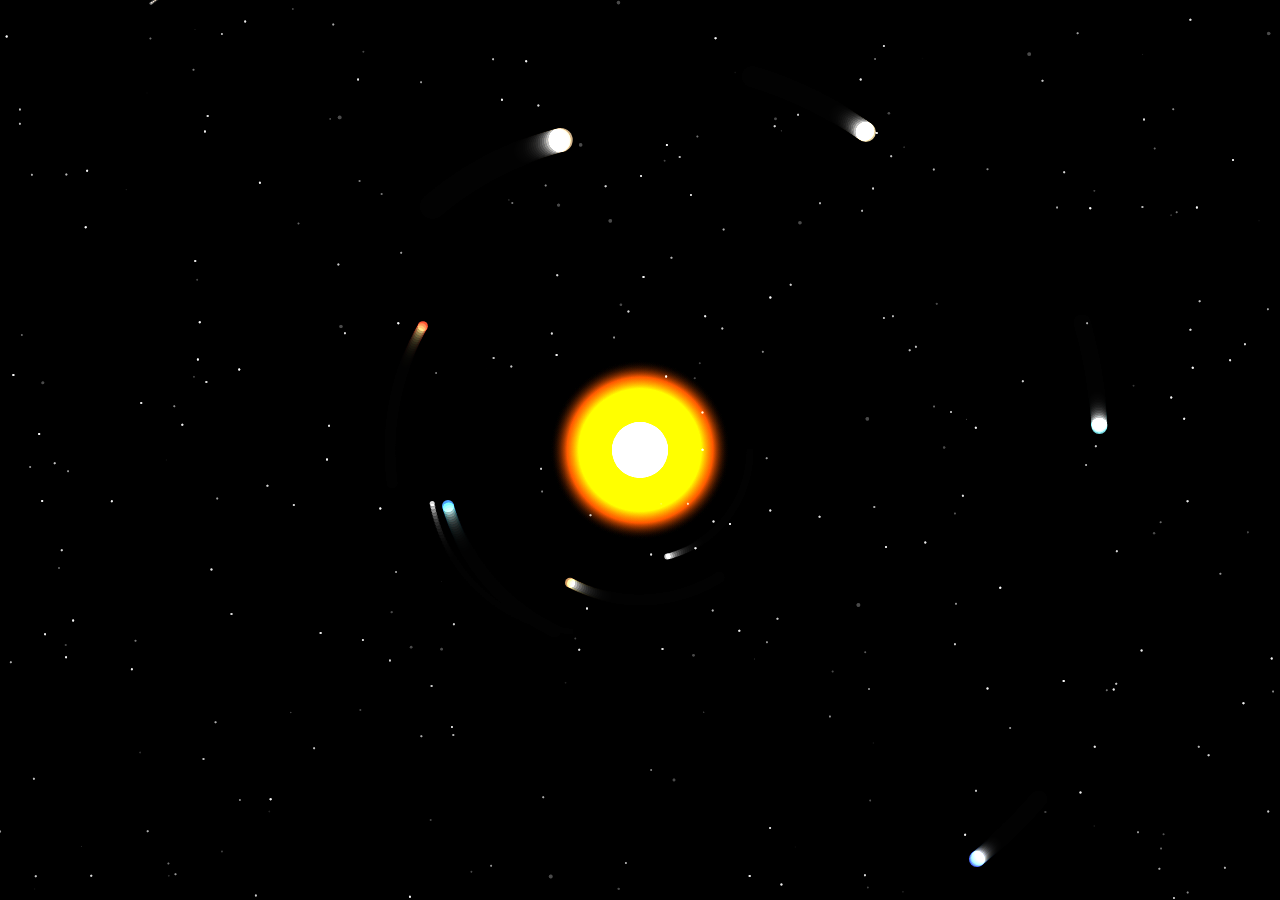
==== index.html @ 9716cdf3 "Demo Solar System" ====
<!DOCTYPE html>
<html lang="en">

<head>
    <meta charset="UTF-8">
    <meta name="viewport" content="width=device-width, initial-scale=1.0">
    <title>Real Solar System + Realistic Meteors</title>

    <style>
        body {
            margin: 0;
            overflow: hidden;
            background: black;
        }

        canvas {
            position: absolute;
            top: 0;
            left: 0;
        }
    </style>
</head>

<body>

    <canvas id="c"></canvas>

    <script>
        const c = document.getElementById("c");
        const ctx = c.getContext("2d");

        let W = c.width = innerWidth;
        let H = c.height = innerHeight;

        const CX = W / 2;
        const CY = H / 2;

        /* 🌌 stars */
        let stars = [];
        for (let i = 0; i < 250; i++) {
            stars.push({
                x: Math.random() * W,
                y: Math.random() * H,
                a: Math.random()
            });
        }

        /* 🪨 asteroids */
        let rocks = [];
        for (let i = 0; i < 50; i++) {
            rocks.push({
                x: Math.random() * W,
                y: Math.random() * H,
                r: Math.random() * 2
            });
        }

        /* ☄️ METEORS (realistic slow space drift) */
        let meteors = [];

        function spawnMeteor() {
            meteors.push({
                x: Math.random() * W,
                y: -50,
                vx: -0.6 - Math.random() * 1.2,   // slow sideways drift
                vy: 0.4 + Math.random() * 0.9,    // gentle fall (NOT fast)
                len: 20 + Math.random() * 25,
                life: 250 + Math.random() * 120
            });
        }

        /* 🌞 sun */
        const SUN_RADIUS = 90;
        const SUN_CORE = 28;

        /* 🪐 planets */
        let planets = [
            { r: 110, speed: 0.020, angle: 0, color: "#cfcfcf", size: 3 },  // Mercury
            { r: 150, speed: 0.016, angle: 1, color: "#d9a066", size: 5 },  // Venus
            { r: 200, speed: 0.013, angle: 2, color: "#4aa3ff", size: 6 },  // Earth
            { r: 250, speed: 0.010, angle: 3, color: "#ff5533", size: 5 },  // Mars
            { r: 320, speed: 0.007, angle: 4, color: "#d2b48c", size: 12 }, // Jupiter
            { r: 390, speed: 0.005, angle: 5, color: "#e6d2a3", size: 10 }, // Saturn
            { r: 460, speed: 0.0035, angle: 6, color: "#7ad7e0", size: 8 },  // Uranus
            { r: 530, speed: 0.0025, angle: 7, color: "#4b6cff", size: 8 },  // Neptune
        ];

        let moon = {
            r: 16,
            speed: 0.05,
            angle: 0
        };

        /* 🌌 stars */
        function drawStars() {
            for (let s of stars) {
                ctx.fillStyle = `rgba(255,255,255,${s.a})`;
                ctx.beginPath();
                ctx.arc(s.x, s.y, 1, 0, Math.PI * 2);
                ctx.fill();
            }
        }

        /* 🪨 asteroids */
        function drawRocks() {
            for (let r of rocks) {
                ctx.fillStyle = "rgba(150,150,150,0.2)";
                ctx.beginPath();
                ctx.arc(r.x, r.y, r.r, 0, Math.PI * 2);
                ctx.fill();
            }
        }

        /* ☄️ meteors (REALISTIC VERSION) */
        function drawMeteors() {

            for (let i = 0; i < meteors.length; i++) {
                let m = meteors[i];

                m.x += m.vx;
                m.y += m.vy;
                m.life--;

                // 🌠 soft glowing trail (not harsh streak)
                ctx.beginPath();
                ctx.strokeStyle = "rgba(255,210,160,0.25)";
                ctx.lineWidth = 1;
                ctx.moveTo(m.x, m.y);
                ctx.lineTo(m.x - m.vx * m.len, m.y - m.vy * m.len);
                ctx.stroke();

                // ☄️ head (small + soft)
                ctx.beginPath();
                ctx.fillStyle = "rgba(255,255,255,0.5)";
                ctx.arc(m.x, m.y, 1.5, 0, Math.PI * 2);
                ctx.fill();
            }

            meteors = meteors.filter(m =>
                m.x > -200 && m.x < W + 200 &&
                m.y < H + 200 &&
                m.life > 0
            );
        }

        /* 🌞 sun */
        function drawSun() {

            let g = ctx.createRadialGradient(
                CX, CY, 5,
                CX, CY, SUN_RADIUS
            );

            g.addColorStop(0, "#fff8dd");
            g.addColorStop(0.25, "#ffb300");
            g.addColorStop(0.6, "#ff5a00");
            g.addColorStop(1, "rgba(0,0,0,0)");

            ctx.beginPath();
            ctx.fillStyle = g;
            ctx.arc(CX, CY, SUN_RADIUS, 0, Math.PI * 2);
            ctx.fill();

            ctx.beginPath();
            ctx.fillStyle = "#ffcc66";
            ctx.arc(CX, CY, SUN_CORE, 0, Math.PI * 2);
            ctx.fill();
        }

        function animate() {

            ctx.fillStyle = "rgba(0,0,0,0.25)";
            ctx.fillRect(0, 0, W, H);

            drawStars();
            drawRocks();

            ctx.globalCompositeOperation = "lighter";

            drawSun();

            planets.forEach((p, i) => {

                p.angle += p.speed;

                let x = CX + Math.cos(p.angle) * p.r;
                let y = CY + Math.sin(p.angle) * p.r;

                ctx.beginPath();
                ctx.fillStyle = p.color;
                ctx.arc(x, y, p.size, 0, Math.PI * 2);
                ctx.fill();

                /* 🌍 moon */
                if (i === 2) {
                    moon.angle += moon.speed;

                    let mx = x + Math.cos(moon.angle) * moon.r;
                    let my = y + Math.sin(moon.angle) * moon.r;

                    ctx.beginPath();
                    ctx.fillStyle = "#ddd";
                    ctx.arc(mx, my, 2.5, 0, Math.PI * 2);
                    ctx.fill();
                }
            });

            /* ☄️ very rare meteor spawn (REALISTIC RATE) */
            if (Math.random() < 0.01) {
                spawnMeteor();
            }

            drawMeteors();

            ctx.globalCompositeOperation = "source-over";

            requestAnimationFrame(animate);
        }

        animate();

        window.onresize = () => location.reload();
    </script>

</body>

</html>
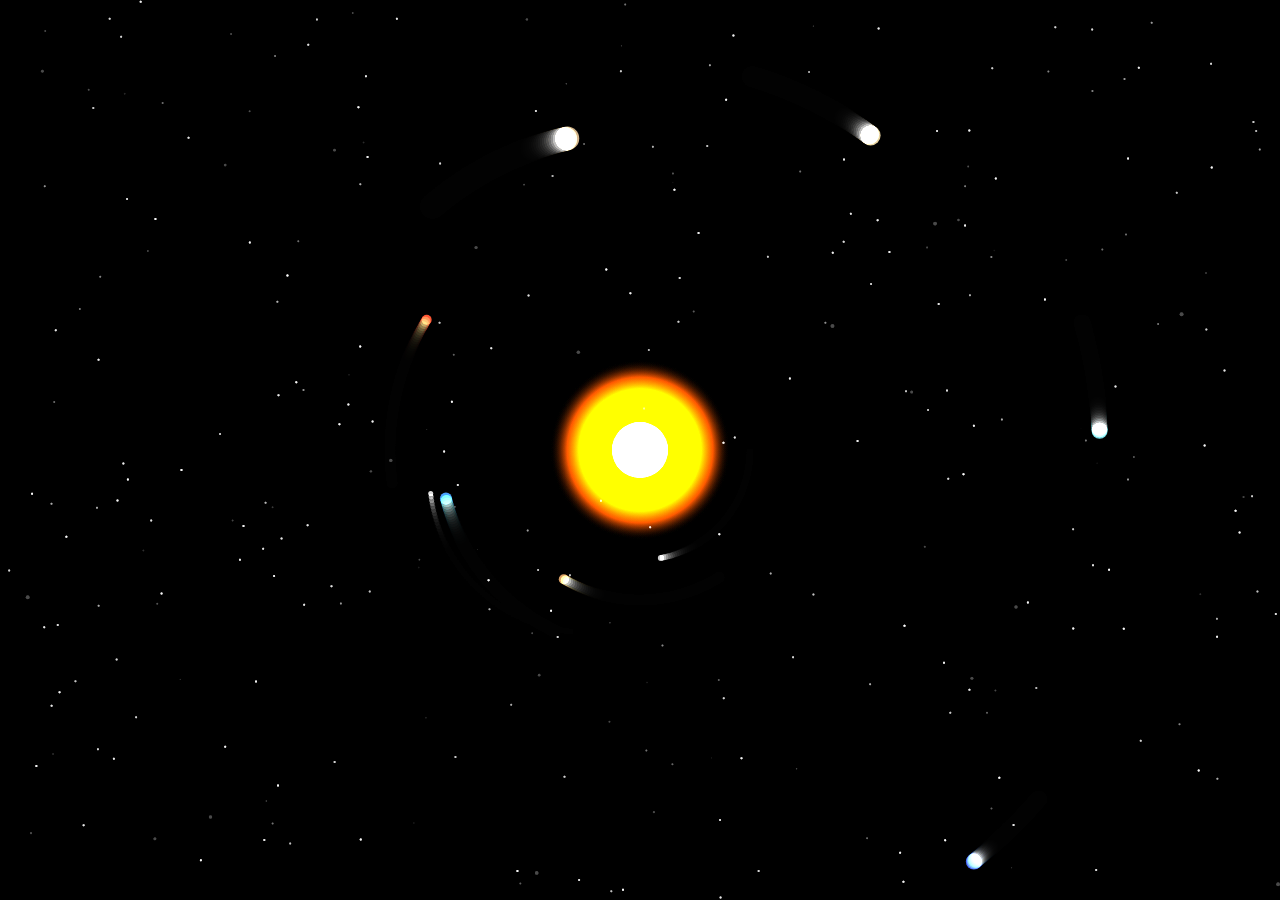
==== commit fc233f73: "Description added on readme.me file" ====
--- a/index.html
+++ b/index.html
@@ -4,224 +4,15 @@
 <head>
     <meta charset="UTF-8">
     <meta name="viewport" content="width=device-width, initial-scale=1.0">
-    <title>Real Solar System + Realistic Meteors</title>
-
-    <style>
-        body {
-            margin: 0;
-            overflow: hidden;
-            background: black;
-        }
-
-        canvas {
-            position: absolute;
-            top: 0;
-            left: 0;
-        }
-    </style>
+    <title>Solar System </title>
+    <link rel="stylesheet" href="style.css">
 </head>
 
 <body>
 
     <canvas id="c"></canvas>
 
-    <script>
-        const c = document.getElementById("c");
-        const ctx = c.getContext("2d");
-
-        let W = c.width = innerWidth;
-        let H = c.height = innerHeight;
-
-        const CX = W / 2;
-        const CY = H / 2;
-
-        /* 🌌 stars */
-        let stars = [];
-        for (let i = 0; i < 250; i++) {
-            stars.push({
-                x: Math.random() * W,
-                y: Math.random() * H,
-                a: Math.random()
-            });
-        }
-
-        /* 🪨 asteroids */
-        let rocks = [];
-        for (let i = 0; i < 50; i++) {
-            rocks.push({
-                x: Math.random() * W,
-                y: Math.random() * H,
-                r: Math.random() * 2
-            });
-        }
-
-        /* ☄️ METEORS (realistic slow space drift) */
-        let meteors = [];
-
-        function spawnMeteor() {
-            meteors.push({
-                x: Math.random() * W,
-                y: -50,
-                vx: -0.6 - Math.random() * 1.2,   // slow sideways drift
-                vy: 0.4 + Math.random() * 0.9,    // gentle fall (NOT fast)
-                len: 20 + Math.random() * 25,
-                life: 250 + Math.random() * 120
-            });
-        }
-
-        /* 🌞 sun */
-        const SUN_RADIUS = 90;
-        const SUN_CORE = 28;
-
-        /* 🪐 planets */
-        let planets = [
-            { r: 110, speed: 0.020, angle: 0, color: "#cfcfcf", size: 3 },  // Mercury
-            { r: 150, speed: 0.016, angle: 1, color: "#d9a066", size: 5 },  // Venus
-            { r: 200, speed: 0.013, angle: 2, color: "#4aa3ff", size: 6 },  // Earth
-            { r: 250, speed: 0.010, angle: 3, color: "#ff5533", size: 5 },  // Mars
-            { r: 320, speed: 0.007, angle: 4, color: "#d2b48c", size: 12 }, // Jupiter
-            { r: 390, speed: 0.005, angle: 5, color: "#e6d2a3", size: 10 }, // Saturn
-            { r: 460, speed: 0.0035, angle: 6, color: "#7ad7e0", size: 8 },  // Uranus
-            { r: 530, speed: 0.0025, angle: 7, color: "#4b6cff", size: 8 },  // Neptune
-        ];
-
-        let moon = {
-            r: 16,
-            speed: 0.05,
-            angle: 0
-        };
-
-        /* 🌌 stars */
-        function drawStars() {
-            for (let s of stars) {
-                ctx.fillStyle = `rgba(255,255,255,${s.a})`;
-                ctx.beginPath();
-                ctx.arc(s.x, s.y, 1, 0, Math.PI * 2);
-                ctx.fill();
-            }
-        }
-
-        /* 🪨 asteroids */
-        function drawRocks() {
-            for (let r of rocks) {
-                ctx.fillStyle = "rgba(150,150,150,0.2)";
-                ctx.beginPath();
-                ctx.arc(r.x, r.y, r.r, 0, Math.PI * 2);
-                ctx.fill();
-            }
-        }
-
-        /* ☄️ meteors (REALISTIC VERSION) */
-        function drawMeteors() {
-
-            for (let i = 0; i < meteors.length; i++) {
-                let m = meteors[i];
-
-                m.x += m.vx;
-                m.y += m.vy;
-                m.life--;
-
-                // 🌠 soft glowing trail (not harsh streak)
-                ctx.beginPath();
-                ctx.strokeStyle = "rgba(255,210,160,0.25)";
-                ctx.lineWidth = 1;
-                ctx.moveTo(m.x, m.y);
-                ctx.lineTo(m.x - m.vx * m.len, m.y - m.vy * m.len);
-                ctx.stroke();
-
-                // ☄️ head (small + soft)
-                ctx.beginPath();
-                ctx.fillStyle = "rgba(255,255,255,0.5)";
-                ctx.arc(m.x, m.y, 1.5, 0, Math.PI * 2);
-                ctx.fill();
-            }
-
-            meteors = meteors.filter(m =>
-                m.x > -200 && m.x < W + 200 &&
-                m.y < H + 200 &&
-                m.life > 0
-            );
-        }
-
-        /* 🌞 sun */
-        function drawSun() {
-
-            let g = ctx.createRadialGradient(
-                CX, CY, 5,
-                CX, CY, SUN_RADIUS
-            );
-
-            g.addColorStop(0, "#fff8dd");
-            g.addColorStop(0.25, "#ffb300");
-            g.addColorStop(0.6, "#ff5a00");
-            g.addColorStop(1, "rgba(0,0,0,0)");
-
-            ctx.beginPath();
-            ctx.fillStyle = g;
-            ctx.arc(CX, CY, SUN_RADIUS, 0, Math.PI * 2);
-            ctx.fill();
-
-            ctx.beginPath();
-            ctx.fillStyle = "#ffcc66";
-            ctx.arc(CX, CY, SUN_CORE, 0, Math.PI * 2);
-            ctx.fill();
-        }
-
-        function animate() {
-
-            ctx.fillStyle = "rgba(0,0,0,0.25)";
-            ctx.fillRect(0, 0, W, H);
-
-            drawStars();
-            drawRocks();
-
-            ctx.globalCompositeOperation = "lighter";
-
-            drawSun();
-
-            planets.forEach((p, i) => {
-
-                p.angle += p.speed;
-
-                let x = CX + Math.cos(p.angle) * p.r;
-                let y = CY + Math.sin(p.angle) * p.r;
-
-                ctx.beginPath();
-                ctx.fillStyle = p.color;
-                ctx.arc(x, y, p.size, 0, Math.PI * 2);
-                ctx.fill();
-
-                /* 🌍 moon */
-                if (i === 2) {
-                    moon.angle += moon.speed;
-
-                    let mx = x + Math.cos(moon.angle) * moon.r;
-                    let my = y + Math.sin(moon.angle) * moon.r;
-
-                    ctx.beginPath();
-                    ctx.fillStyle = "#ddd";
-                    ctx.arc(mx, my, 2.5, 0, Math.PI * 2);
-                    ctx.fill();
-                }
-            });
-
-            /* ☄️ very rare meteor spawn (REALISTIC RATE) */
-            if (Math.random() < 0.01) {
-                spawnMeteor();
-            }
-
-            drawMeteors();
-
-            ctx.globalCompositeOperation = "source-over";
-
-            requestAnimationFrame(animate);
-        }
-
-        animate();
-
-        window.onresize = () => location.reload();
-    </script>
-
+    <script src="script.js"></script>
 </body>
 
 </html>
--- a/style.css
+++ b/style.css
@@ -0,0 +1,11 @@
+body {
+    margin: 0;
+    overflow: hidden;
+    background: black;
+}
+
+canvas {
+    position: absolute;
+    top: 0;
+    left: 0;
+}
